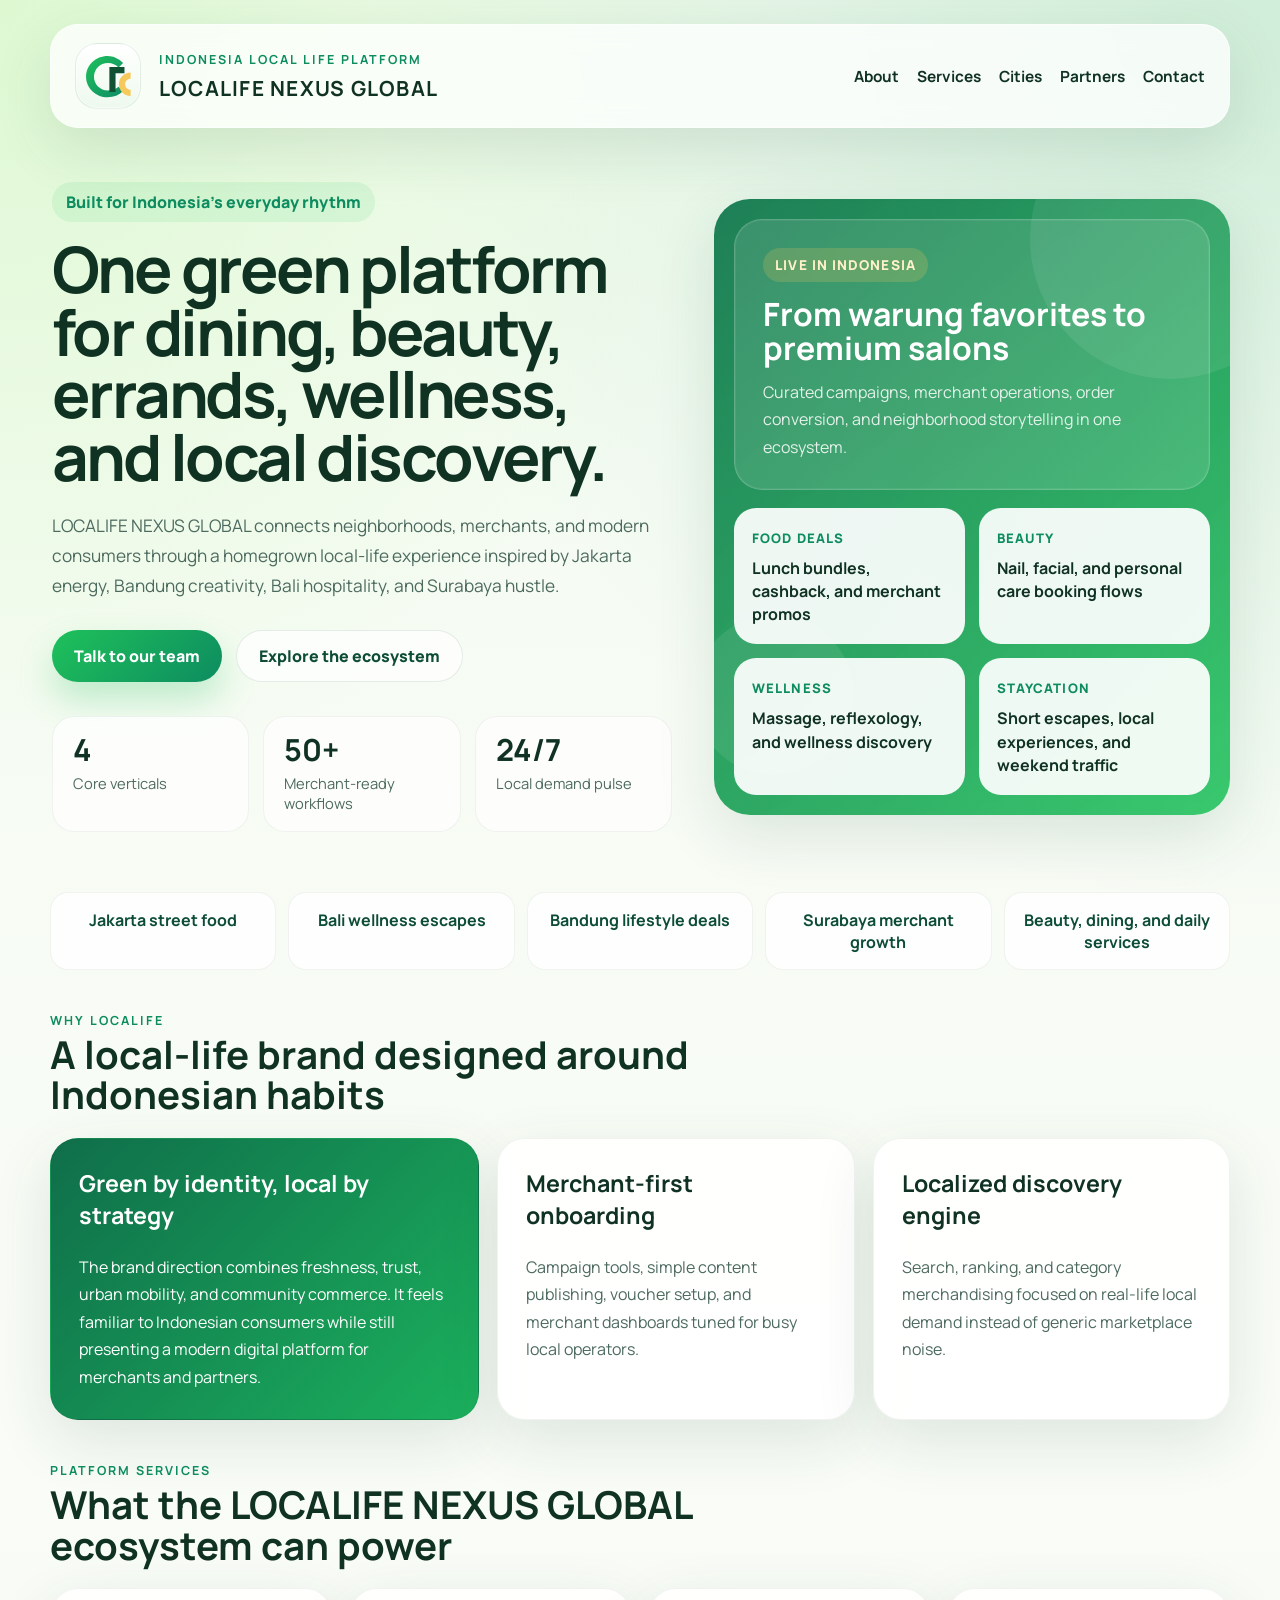
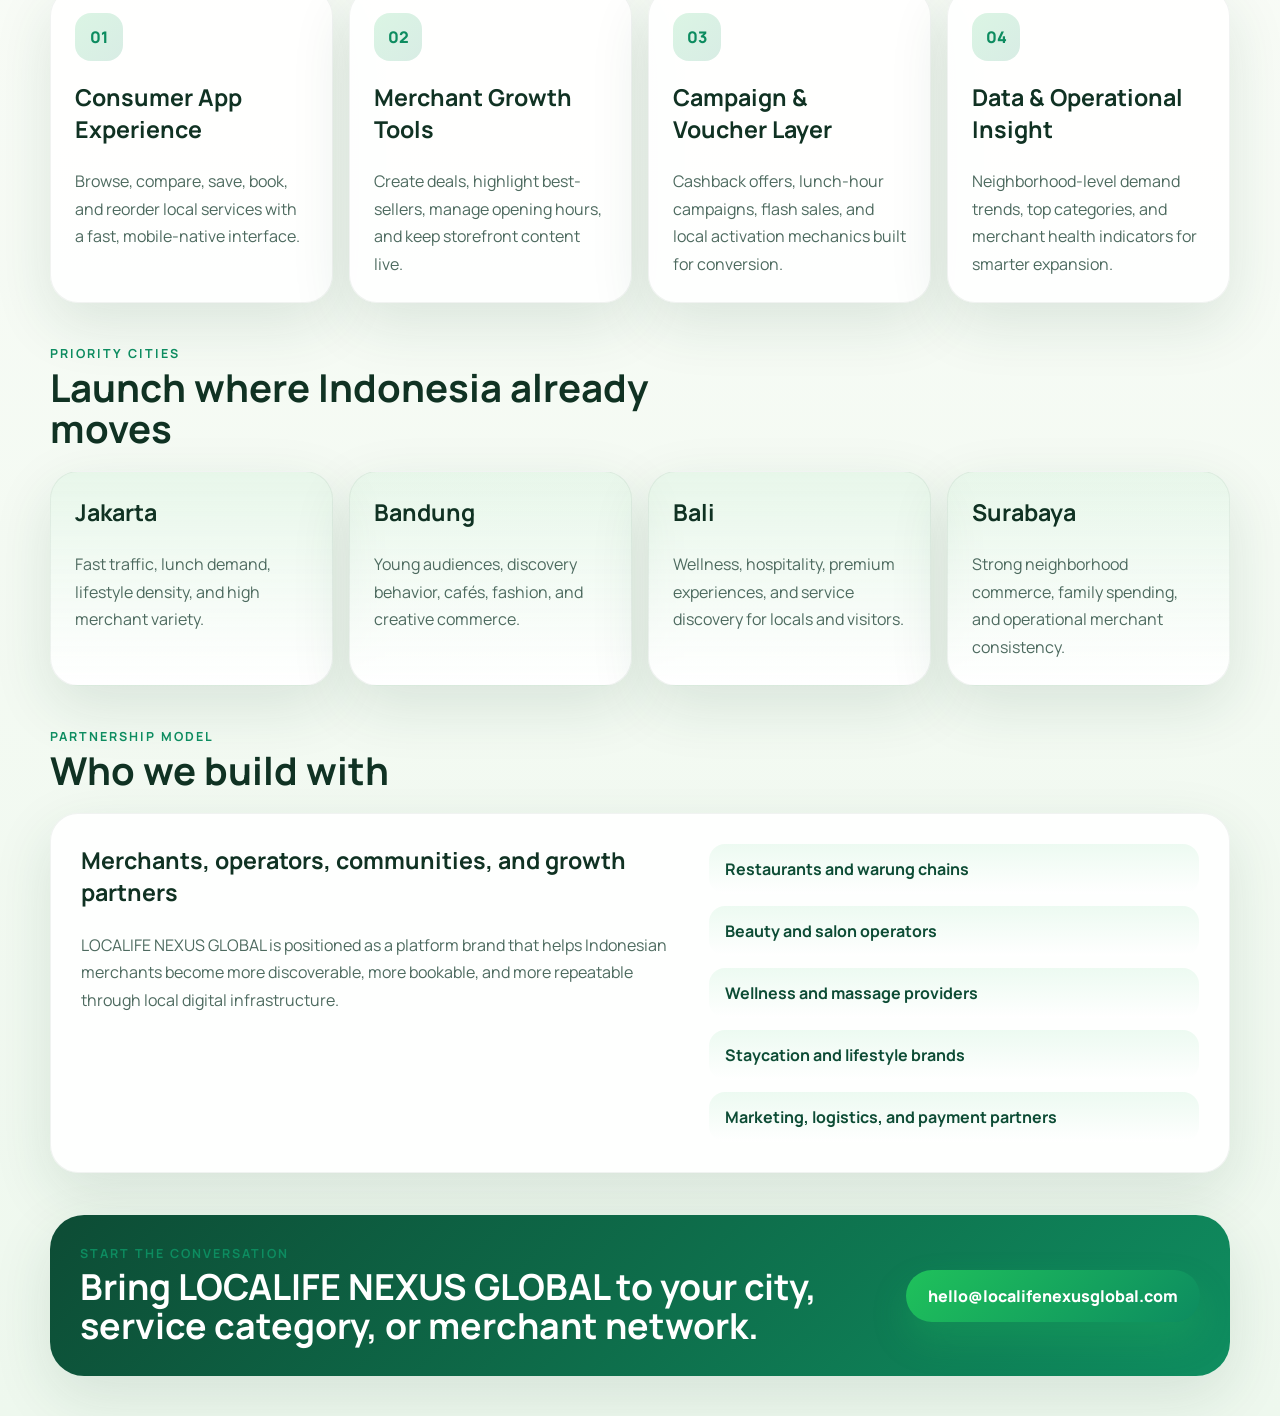
==== index.html @ 9f4efa28 "Add files via upload" ====
<!DOCTYPE html>
<html lang="en">
  <head>
    <meta charset="UTF-8" />
    <meta name="viewport" content="width=device-width, initial-scale=1.0" />
    <title>LOCALIFE NEXUS GLOBAL</title>
    <link rel="preconnect" href="https://fonts.googleapis.com" />
    <link rel="preconnect" href="https://fonts.gstatic.com" crossorigin />
    <link
      href="https://fonts.googleapis.com/css2?family=Manrope:wght@400;500;700;800&display=swap"
      rel="stylesheet"
    />
    <link rel="stylesheet" href="./styles.css" />
  </head>
  <body>
    <div class="page-shell">
      <header class="topbar">
        <div class="brand-lockup">
          <div class="brand-mark" aria-hidden="true">
            <svg viewBox="0 0 140 140" role="img">
              <defs>
                <linearGradient id="logoGradient" x1="0%" y1="0%" x2="100%" y2="100%">
                  <stop offset="0%" stop-color="#1fc15b" />
                  <stop offset="100%" stop-color="#0e8c67" />
                </linearGradient>
              </defs>
              <path
                d="M29 72c0-22 18-40 41-40 13 0 22 5 31 13l13-13c-12-12-28-20-45-20-35 0-63 27-63 60s28 60 63 60c18 0 33-6 45-18l-13-13c-8 7-18 11-31 11-23 0-41-18-41-40Z"
                fill="url(#logoGradient)"
              />
              <path
                d="M74 44h44v18H92v55H74V44Z"
                fill="#0f5132"
              />
              <path
                d="M102 94c0-19 15-34 34-34v18c-9 0-16 7-16 16s7 16 16 16v18c-19 0-34-15-34-34Z"
                fill="#f6c95c"
              />
            </svg>
          </div>
          <div>
            <p class="eyebrow">Indonesia Local Life Platform</p>
            <h1>LOCALIFE NEXUS GLOBAL</h1>
          </div>
        </div>
        <nav class="nav">
          <a href="#about">About</a>
          <a href="#services">Services</a>
          <a href="#cities">Cities</a>
          <a href="#partners">Partners</a>
          <a href="#contact">Contact</a>
        </nav>
      </header>

      <main>
        <section class="hero">
          <div class="hero-copy">
            <p class="hero-kicker">Built for Indonesia's everyday rhythm</p>
            <h2>
              One green platform for dining, beauty, errands, wellness, and local
              discovery.
            </h2>
            <p class="hero-text">
              LOCALIFE NEXUS GLOBAL connects neighborhoods, merchants, and modern
              consumers through a homegrown local-life experience inspired by
              Jakarta energy, Bandung creativity, Bali hospitality, and Surabaya
              hustle.
            </p>
            <div class="hero-actions">
              <a class="button primary" href="#contact">Talk to our team</a>
              <a class="button ghost" href="#services">Explore the ecosystem</a>
            </div>
            <ul class="hero-stats">
              <li>
                <strong>4</strong>
                <span>Core verticals</span>
              </li>
              <li>
                <strong>50+</strong>
                <span>Merchant-ready workflows</span>
              </li>
              <li>
                <strong>24/7</strong>
                <span>Local demand pulse</span>
              </li>
            </ul>
          </div>

          <div class="hero-visual">
            <div class="visual-card spotlight">
              <span class="card-label">Live in Indonesia</span>
              <h3>From warung favorites to premium salons</h3>
              <p>
                Curated campaigns, merchant operations, order conversion, and
                neighborhood storytelling in one ecosystem.
              </p>
            </div>

            <div class="visual-grid">
              <article class="mini-card">
                <span>Food Deals</span>
                <strong>Lunch bundles, cashback, and merchant promos</strong>
              </article>
              <article class="mini-card">
                <span>Beauty</span>
                <strong>Nail, facial, and personal care booking flows</strong>
              </article>
              <article class="mini-card">
                <span>Wellness</span>
                <strong>Massage, reflexology, and wellness discovery</strong>
              </article>
              <article class="mini-card">
                <span>Staycation</span>
                <strong>Short escapes, local experiences, and weekend traffic</strong>
              </article>
            </div>
          </div>
        </section>

        <section class="marquee-band" aria-label="Local categories">
          <div>Jakarta street food</div>
          <div>Bali wellness escapes</div>
          <div>Bandung lifestyle deals</div>
          <div>Surabaya merchant growth</div>
          <div>Beauty, dining, and daily services</div>
        </section>

        <section class="section" id="about">
          <div class="section-heading">
            <p class="eyebrow">Why Localife</p>
            <h2>A local-life brand designed around Indonesian habits</h2>
          </div>
          <div class="feature-layout">
            <article class="feature-card large">
              <h3>Green by identity, local by strategy</h3>
              <p>
                The brand direction combines freshness, trust, urban mobility, and
                community commerce. It feels familiar to Indonesian consumers while
                still presenting a modern digital platform for merchants and
                partners.
              </p>
            </article>
            <article class="feature-card">
              <h3>Merchant-first onboarding</h3>
              <p>
                Campaign tools, simple content publishing, voucher setup, and
                merchant dashboards tuned for busy local operators.
              </p>
            </article>
            <article class="feature-card">
              <h3>Localized discovery engine</h3>
              <p>
                Search, ranking, and category merchandising focused on real-life
                local demand instead of generic marketplace noise.
              </p>
            </article>
          </div>
        </section>

        <section class="section" id="services">
          <div class="section-heading">
            <p class="eyebrow">Platform Services</p>
            <h2>What the LOCALIFE NEXUS GLOBAL ecosystem can power</h2>
          </div>
          <div class="services-grid">
            <article class="service-card">
              <div class="service-icon">01</div>
              <h3>Consumer App Experience</h3>
              <p>
                Browse, compare, save, book, and reorder local services with a
                fast, mobile-native interface.
              </p>
            </article>
            <article class="service-card">
              <div class="service-icon">02</div>
              <h3>Merchant Growth Tools</h3>
              <p>
                Create deals, highlight best-sellers, manage opening hours, and
                keep storefront content live.
              </p>
            </article>
            <article class="service-card">
              <div class="service-icon">03</div>
              <h3>Campaign & Voucher Layer</h3>
              <p>
                Cashback offers, lunch-hour campaigns, flash sales, and local
                activation mechanics built for conversion.
              </p>
            </article>
            <article class="service-card">
              <div class="service-icon">04</div>
              <h3>Data & Operational Insight</h3>
              <p>
                Neighborhood-level demand trends, top categories, and merchant
                health indicators for smarter expansion.
              </p>
            </article>
          </div>
        </section>

        <section class="section city-section" id="cities">
          <div class="section-heading">
            <p class="eyebrow">Priority Cities</p>
            <h2>Launch where Indonesia already moves</h2>
          </div>
          <div class="city-grid">
            <article class="city-card">
              <h3>Jakarta</h3>
              <p>Fast traffic, lunch demand, lifestyle density, and high merchant variety.</p>
            </article>
            <article class="city-card">
              <h3>Bandung</h3>
              <p>Young audiences, discovery behavior, cafés, fashion, and creative commerce.</p>
            </article>
            <article class="city-card">
              <h3>Bali</h3>
              <p>Wellness, hospitality, premium experiences, and service discovery for locals and visitors.</p>
            </article>
            <article class="city-card">
              <h3>Surabaya</h3>
              <p>Strong neighborhood commerce, family spending, and operational merchant consistency.</p>
            </article>
          </div>
        </section>

        <section class="section partner-section" id="partners">
          <div class="section-heading">
            <p class="eyebrow">Partnership Model</p>
            <h2>Who we build with</h2>
          </div>
          <div class="partner-panel">
            <div>
              <h3>Merchants, operators, communities, and growth partners</h3>
              <p>
                LOCALIFE NEXUS GLOBAL is positioned as a platform brand that helps
                Indonesian merchants become more discoverable, more bookable, and
                more repeatable through local digital infrastructure.
              </p>
            </div>
            <ul class="partner-list">
              <li>Restaurants and warung chains</li>
              <li>Beauty and salon operators</li>
              <li>Wellness and massage providers</li>
              <li>Staycation and lifestyle brands</li>
              <li>Marketing, logistics, and payment partners</li>
            </ul>
          </div>
        </section>

        <section class="cta-section" id="contact">
          <div class="cta-box">
            <div>
              <p class="eyebrow">Start the conversation</p>
              <h2>Bring LOCALIFE NEXUS GLOBAL to your city, service category, or merchant network.</h2>
            </div>
            <a class="button primary" href="mailto:hello@localifenexusglobal.com">
              hello@localifenexusglobal.com
            </a>
          </div>
        </section>
      </main>
    </div>
  </body>
</html>
---- styles.css ----
:root {
  --bg: #f5fbf4;
  --bg-soft: #ecf7e8;
  --surface: rgba(255, 255, 255, 0.9);
  --surface-strong: #ffffff;
  --text: #103223;
  --muted: #4d6a5f;
  --green: #1fc15b;
  --green-deep: #0d8c60;
  --green-dark: #0d4c35;
  --lime: #b9f17c;
  --gold: #f2c76a;
  --border: rgba(21, 87, 58, 0.09);
  --shadow: 0 20px 60px rgba(22, 78, 53, 0.12);
}

* {
  box-sizing: border-box;
}

html {
  scroll-behavior: smooth;
}

body {
  margin: 0;
  font-family: "Manrope", sans-serif;
  background:
    radial-gradient(circle at top left, rgba(154, 242, 118, 0.26), transparent 24%),
    radial-gradient(circle at top right, rgba(42, 175, 105, 0.18), transparent 28%),
    linear-gradient(180deg, #f4fbf1 0%, #f9fcf7 48%, #eef8ee 100%);
  color: var(--text);
}

.page-shell {
  width: min(1180px, calc(100% - 40px));
  margin: 24px auto 40px;
}

.topbar {
  display: flex;
  justify-content: space-between;
  align-items: center;
  gap: 24px;
  padding: 18px 24px;
  background: rgba(255, 255, 255, 0.76);
  backdrop-filter: blur(12px);
  border: 1px solid rgba(255, 255, 255, 0.65);
  border-radius: 28px;
  box-shadow: var(--shadow);
  position: sticky;
  top: 16px;
  z-index: 20;
}

.brand-lockup {
  display: flex;
  align-items: center;
  gap: 18px;
}

.brand-lockup h1 {
  margin: 0;
  font-size: clamp(1rem, 2vw, 1.3rem);
  letter-spacing: 0.06em;
}

.brand-mark {
  width: 66px;
  height: 66px;
  border-radius: 22px;
  background: linear-gradient(180deg, #ffffff 0%, #eef9ee 100%);
  display: grid;
  place-items: center;
  border: 1px solid var(--border);
  box-shadow: inset 0 0 0 1px rgba(255, 255, 255, 0.4);
}

.brand-mark svg {
  width: 48px;
  height: 48px;
}

.eyebrow {
  margin: 0 0 6px;
  font-size: 0.78rem;
  font-weight: 700;
  text-transform: uppercase;
  letter-spacing: 0.16em;
  color: var(--green-deep);
}

.nav {
  display: flex;
  flex-wrap: wrap;
  gap: 18px;
}

.nav a {
  text-decoration: none;
  color: var(--text);
  font-weight: 700;
  font-size: 0.96rem;
}

.hero {
  display: grid;
  grid-template-columns: 1.1fr 0.9fr;
  gap: 34px;
  margin-top: 28px;
  align-items: center;
}

.hero-copy {
  padding: 26px 8px 26px 2px;
}

.hero-kicker {
  display: inline-flex;
  align-items: center;
  gap: 8px;
  margin: 0 0 16px;
  padding: 9px 14px;
  background: rgba(31, 193, 91, 0.1);
  color: var(--green-deep);
  border-radius: 999px;
  font-weight: 800;
}

.hero h2 {
  margin: 0;
  font-size: clamp(2.3rem, 5vw, 4.9rem);
  line-height: 0.98;
  letter-spacing: -0.04em;
}

.hero-text {
  margin: 22px 0 0;
  max-width: 640px;
  font-size: 1.08rem;
  line-height: 1.75;
  color: var(--muted);
}

.hero-actions {
  display: flex;
  flex-wrap: wrap;
  gap: 14px;
  margin-top: 28px;
}

.button {
  display: inline-flex;
  align-items: center;
  justify-content: center;
  min-height: 52px;
  padding: 0 22px;
  border-radius: 999px;
  text-decoration: none;
  font-weight: 800;
  transition: transform 180ms ease, box-shadow 180ms ease, background 180ms ease;
}

.button:hover {
  transform: translateY(-1px);
}

.button.primary {
  background: linear-gradient(135deg, var(--green) 0%, var(--green-deep) 100%);
  color: white;
  box-shadow: 0 18px 34px rgba(31, 193, 91, 0.25);
}

.button.ghost {
  background: rgba(255, 255, 255, 0.72);
  color: var(--green-dark);
  border: 1px solid rgba(15, 76, 53, 0.1);
}

.hero-stats {
  list-style: none;
  padding: 0;
  margin: 34px 0 0;
  display: grid;
  grid-template-columns: repeat(3, minmax(0, 1fr));
  gap: 14px;
}

.hero-stats li {
  padding: 18px 20px;
  background: rgba(255, 255, 255, 0.72);
  border: 1px solid rgba(16, 50, 35, 0.06);
  border-radius: 22px;
}

.hero-stats strong {
  display: block;
  font-size: 1.9rem;
  line-height: 1;
}

.hero-stats span {
  display: block;
  margin-top: 8px;
  color: var(--muted);
  font-size: 0.92rem;
}

.hero-visual {
  position: relative;
  min-height: 580px;
  padding: 20px;
  border-radius: 36px;
  background:
    linear-gradient(135deg, rgba(12, 116, 73, 0.92), rgba(31, 193, 91, 0.88)),
    linear-gradient(180deg, rgba(255, 255, 255, 0.1), rgba(255, 255, 255, 0));
  overflow: hidden;
  box-shadow: var(--shadow);
}

.hero-visual::before,
.hero-visual::after {
  content: "";
  position: absolute;
  border-radius: 50%;
  background: rgba(255, 255, 255, 0.08);
}

.hero-visual::before {
  width: 280px;
  height: 280px;
  top: -100px;
  right: -80px;
}

.hero-visual::after {
  width: 160px;
  height: 160px;
  bottom: 40px;
  left: -20px;
}

.visual-card {
  position: relative;
  z-index: 1;
  background: rgba(255, 255, 255, 0.12);
  border: 1px solid rgba(255, 255, 255, 0.18);
  color: white;
  border-radius: 28px;
  box-shadow: inset 0 0 0 1px rgba(255, 255, 255, 0.06);
}

.spotlight {
  padding: 28px;
}

.card-label {
  display: inline-block;
  margin-bottom: 16px;
  padding: 8px 12px;
  background: rgba(246, 201, 92, 0.2);
  border-radius: 999px;
  color: #fff2cb;
  font-weight: 800;
  font-size: 0.85rem;
  letter-spacing: 0.08em;
  text-transform: uppercase;
}

.spotlight h3 {
  margin: 0;
  font-size: 2rem;
  line-height: 1.05;
}

.spotlight p {
  margin: 14px 0 0;
  max-width: 420px;
  color: rgba(255, 255, 255, 0.85);
  line-height: 1.7;
}

.visual-grid {
  position: relative;
  z-index: 1;
  display: grid;
  grid-template-columns: repeat(2, minmax(0, 1fr));
  gap: 14px;
  margin-top: 18px;
}

.mini-card {
  padding: 18px;
  border-radius: 22px;
  background: rgba(255, 255, 255, 0.92);
  color: var(--text);
}

.mini-card span {
  display: inline-block;
  margin-bottom: 10px;
  color: var(--green-deep);
  font-weight: 800;
  font-size: 0.82rem;
  text-transform: uppercase;
  letter-spacing: 0.08em;
}

.mini-card strong {
  display: block;
  font-size: 1rem;
  line-height: 1.45;
}

.marquee-band {
  display: grid;
  grid-template-columns: repeat(5, minmax(0, 1fr));
  gap: 12px;
  margin: 34px 0;
}

.marquee-band div {
  padding: 16px 18px;
  background: rgba(255, 255, 255, 0.78);
  border-radius: 18px;
  border: 1px solid rgba(16, 50, 35, 0.06);
  text-align: center;
  font-weight: 700;
  color: var(--green-dark);
}

.section {
  margin-top: 42px;
}

.section-heading {
  max-width: 700px;
  margin-bottom: 22px;
}

.section-heading h2 {
  margin: 0;
  font-size: clamp(1.9rem, 3vw, 3.2rem);
  line-height: 1.05;
}

.feature-layout {
  display: grid;
  grid-template-columns: 1.2fr 1fr 1fr;
  gap: 18px;
}

.feature-card,
.service-card,
.city-card,
.partner-panel {
  background: var(--surface);
  border: 1px solid rgba(16, 50, 35, 0.06);
  border-radius: 28px;
  box-shadow: var(--shadow);
}

.feature-card {
  padding: 28px;
}

.feature-card.large {
  background: linear-gradient(135deg, #0f6e4a 0%, #1bb05d 100%);
  color: white;
}

.feature-card h3,
.service-card h3,
.city-card h3,
.partner-panel h3 {
  margin-top: 0;
  font-size: 1.45rem;
}

.feature-card p,
.service-card p,
.city-card p,
.partner-panel p {
  margin-bottom: 0;
  color: inherit;
  line-height: 1.72;
}

.feature-card:not(.large) p,
.service-card p,
.city-card p,
.partner-panel p {
  color: var(--muted);
}

.services-grid,
.city-grid {
  display: grid;
  grid-template-columns: repeat(4, minmax(0, 1fr));
  gap: 16px;
}

.service-card,
.city-card {
  padding: 24px;
}

.service-icon {
  width: 48px;
  height: 48px;
  display: grid;
  place-items: center;
  border-radius: 16px;
  margin-bottom: 20px;
  background: linear-gradient(135deg, rgba(31, 193, 91, 0.16), rgba(13, 140, 96, 0.16));
  color: var(--green-deep);
  font-weight: 800;
}

.city-card {
  background:
    linear-gradient(180deg, rgba(31, 193, 91, 0.06), rgba(255, 255, 255, 0.98));
}

.partner-panel {
  padding: 30px;
  display: grid;
  grid-template-columns: 1.1fr 0.9fr;
  gap: 28px;
  align-items: start;
}

.partner-list {
  list-style: none;
  padding: 0;
  margin: 0;
  display: grid;
  gap: 12px;
}

.partner-list li {
  padding: 14px 16px;
  background: linear-gradient(180deg, rgba(31, 193, 91, 0.08), rgba(255, 255, 255, 0.72));
  border-radius: 16px;
  font-weight: 700;
  color: var(--green-dark);
}

.cta-section {
  margin: 42px 0 24px;
}

.cta-box {
  display: flex;
  justify-content: space-between;
  align-items: center;
  gap: 24px;
  padding: 30px;
  background: linear-gradient(135deg, #0d4c35 0%, #0f8e60 100%);
  color: white;
  border-radius: 34px;
  box-shadow: var(--shadow);
}

.cta-box h2 {
  margin: 0;
  max-width: 760px;
  font-size: clamp(1.6rem, 2.8vw, 2.8rem);
  line-height: 1.08;
}

@media (max-width: 1100px) {
  .hero,
  .feature-layout,
  .partner-panel,
  .services-grid,
  .city-grid {
    grid-template-columns: 1fr;
  }

  .marquee-band {
    grid-template-columns: 1fr 1fr;
  }

  .hero-visual {
    min-height: auto;
  }
}

@media (max-width: 760px) {
  .page-shell {
    width: min(100% - 24px, 1180px);
    margin-top: 14px;
  }

  .topbar,
  .cta-box {
    padding: 18px;
  }

  .topbar,
  .brand-lockup,
  .cta-box {
    flex-direction: column;
    align-items: flex-start;
  }

  .nav {
    gap: 12px;
  }

  .hero h2 {
    font-size: 2.5rem;
  }

  .hero-stats,
  .visual-grid,
  .marquee-band {
    grid-template-columns: 1fr;
  }
}
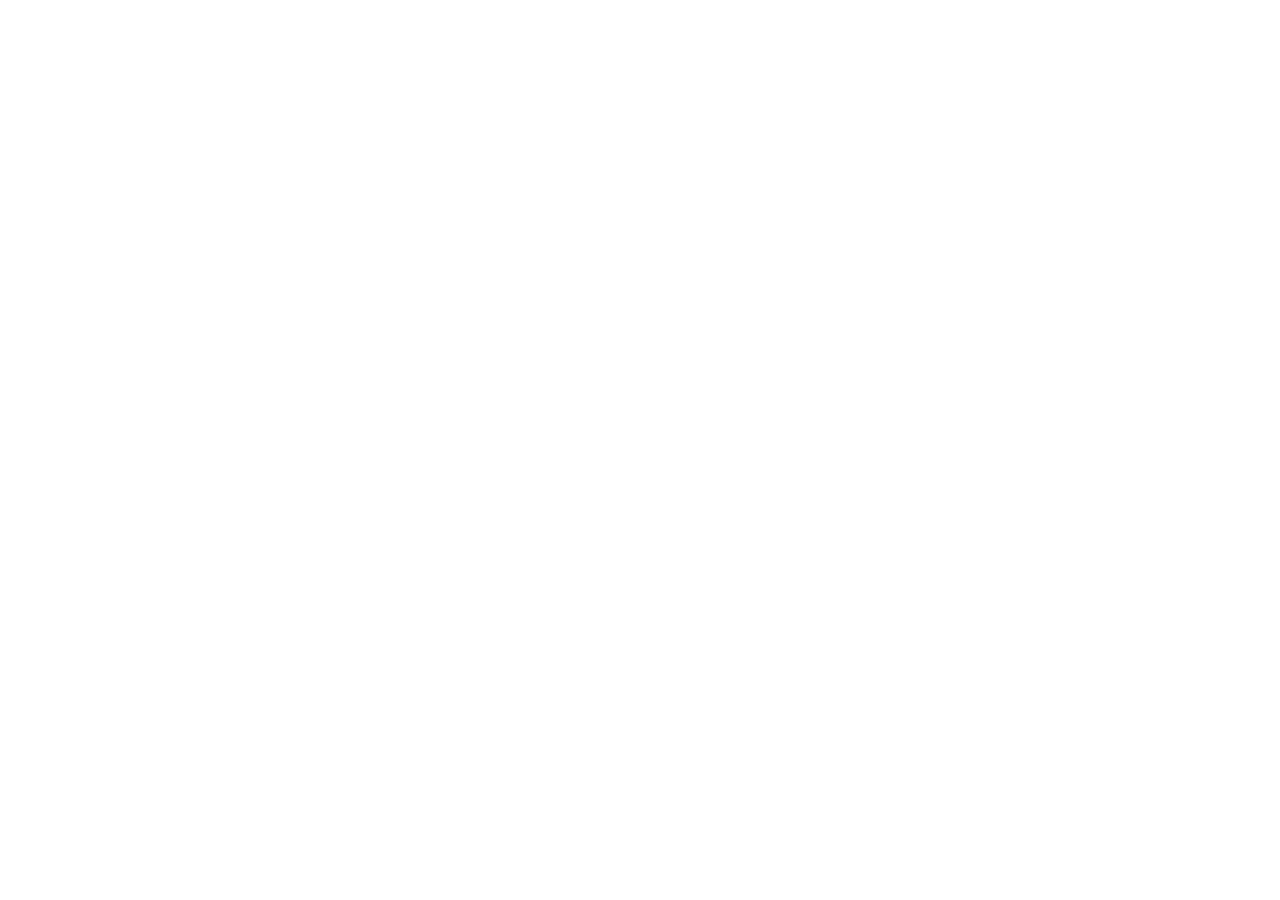
==== commit eef03d5d: "Deploy updated Localife public site" ====
--- a/index.html
+++ b/index.html
@@ -1,264 +1,15 @@
-<!DOCTYPE html>
-<html lang="en">
+<!doctype html>
+<html lang="en">
   <head>
     <meta charset="UTF-8" />
     <meta name="viewport" content="width=device-width, initial-scale=1.0" />
-    <title>LOCALIFE NEXUS GLOBAL</title>
-    <link rel="preconnect" href="https://fonts.googleapis.com" />
-    <link rel="preconnect" href="https://fonts.gstatic.com" crossorigin />
-    <link
-      href="https://fonts.googleapis.com/css2?family=Manrope:wght@400;500;700;800&display=swap"
-      rel="stylesheet"
-    />
-    <link rel="stylesheet" href="./styles.css" />
+    <title>Localife Public</title>
+    <script src="/localife-asia-site/spa-redirect.js"></script>
+    <script type="module" crossorigin src="/localife-asia-site/assets/index-CTEm_gT8.js"></script>
+    <link rel="stylesheet" crossorigin href="/localife-asia-site/assets/index-C5_PwCQ2.css">
   </head>
-  <body>
-    <div class="page-shell">
-      <header class="topbar">
-        <div class="brand-lockup">
-          <div class="brand-mark" aria-hidden="true">
-            <svg viewBox="0 0 140 140" role="img">
-              <defs>
-                <linearGradient id="logoGradient" x1="0%" y1="0%" x2="100%" y2="100%">
-                  <stop offset="0%" stop-color="#1fc15b" />
-                  <stop offset="100%" stop-color="#0e8c67" />
-                </linearGradient>
-              </defs>
-              <path
-                d="M29 72c0-22 18-40 41-40 13 0 22 5 31 13l13-13c-12-12-28-20-45-20-35 0-63 27-63 60s28 60 63 60c18 0 33-6 45-18l-13-13c-8 7-18 11-31 11-23 0-41-18-41-40Z"
-                fill="url(#logoGradient)"
-              />
-              <path
-                d="M74 44h44v18H92v55H74V44Z"
-                fill="#0f5132"
-              />
-              <path
-                d="M102 94c0-19 15-34 34-34v18c-9 0-16 7-16 16s7 16 16 16v18c-19 0-34-15-34-34Z"
-                fill="#f6c95c"
-              />
-            </svg>
-          </div>
-          <div>
-            <p class="eyebrow">Indonesia Local Life Platform</p>
-            <h1>LOCALIFE NEXUS GLOBAL</h1>
-          </div>
-        </div>
-        <nav class="nav">
-          <a href="#about">About</a>
-          <a href="#services">Services</a>
-          <a href="#cities">Cities</a>
-          <a href="#partners">Partners</a>
-          <a href="#contact">Contact</a>
-        </nav>
-      </header>
-
-      <main>
-        <section class="hero">
-          <div class="hero-copy">
-            <p class="hero-kicker">Built for Indonesia's everyday rhythm</p>
-            <h2>
-              One green platform for dining, beauty, errands, wellness, and local
-              discovery.
-            </h2>
-            <p class="hero-text">
-              LOCALIFE NEXUS GLOBAL connects neighborhoods, merchants, and modern
-              consumers through a homegrown local-life experience inspired by
-              Jakarta energy, Bandung creativity, Bali hospitality, and Surabaya
-              hustle.
-            </p>
-            <div class="hero-actions">
-              <a class="button primary" href="#contact">Talk to our team</a>
-              <a class="button ghost" href="#services">Explore the ecosystem</a>
-            </div>
-            <ul class="hero-stats">
-              <li>
-                <strong>4</strong>
-                <span>Core verticals</span>
-              </li>
-              <li>
-                <strong>50+</strong>
-                <span>Merchant-ready workflows</span>
-              </li>
-              <li>
-                <strong>24/7</strong>
-                <span>Local demand pulse</span>
-              </li>
-            </ul>
-          </div>
-
-          <div class="hero-visual">
-            <div class="visual-card spotlight">
-              <span class="card-label">Live in Indonesia</span>
-              <h3>From warung favorites to premium salons</h3>
-              <p>
-                Curated campaigns, merchant operations, order conversion, and
-                neighborhood storytelling in one ecosystem.
-              </p>
-            </div>
-
-            <div class="visual-grid">
-              <article class="mini-card">
-                <span>Food Deals</span>
-                <strong>Lunch bundles, cashback, and merchant promos</strong>
-              </article>
-              <article class="mini-card">
-                <span>Beauty</span>
-                <strong>Nail, facial, and personal care booking flows</strong>
-              </article>
-              <article class="mini-card">
-                <span>Wellness</span>
-                <strong>Massage, reflexology, and wellness discovery</strong>
-              </article>
-              <article class="mini-card">
-                <span>Staycation</span>
-                <strong>Short escapes, local experiences, and weekend traffic</strong>
-              </article>
-            </div>
-          </div>
-        </section>
-
-        <section class="marquee-band" aria-label="Local categories">
-          <div>Jakarta street food</div>
-          <div>Bali wellness escapes</div>
-          <div>Bandung lifestyle deals</div>
-          <div>Surabaya merchant growth</div>
-          <div>Beauty, dining, and daily services</div>
-        </section>
-
-        <section class="section" id="about">
-          <div class="section-heading">
-            <p class="eyebrow">Why Localife</p>
-            <h2>A local-life brand designed around Indonesian habits</h2>
-          </div>
-          <div class="feature-layout">
-            <article class="feature-card large">
-              <h3>Green by identity, local by strategy</h3>
-              <p>
-                The brand direction combines freshness, trust, urban mobility, and
-                community commerce. It feels familiar to Indonesian consumers while
-                still presenting a modern digital platform for merchants and
-                partners.
-              </p>
-            </article>
-            <article class="feature-card">
-              <h3>Merchant-first onboarding</h3>
-              <p>
-                Campaign tools, simple content publishing, voucher setup, and
-                merchant dashboards tuned for busy local operators.
-              </p>
-            </article>
-            <article class="feature-card">
-              <h3>Localized discovery engine</h3>
-              <p>
-                Search, ranking, and category merchandising focused on real-life
-                local demand instead of generic marketplace noise.
-              </p>
-            </article>
-          </div>
-        </section>
-
-        <section class="section" id="services">
-          <div class="section-heading">
-            <p class="eyebrow">Platform Services</p>
-            <h2>What the LOCALIFE NEXUS GLOBAL ecosystem can power</h2>
-          </div>
-          <div class="services-grid">
-            <article class="service-card">
-              <div class="service-icon">01</div>
-              <h3>Consumer App Experience</h3>
-              <p>
-                Browse, compare, save, book, and reorder local services with a
-                fast, mobile-native interface.
-              </p>
-            </article>
-            <article class="service-card">
-              <div class="service-icon">02</div>
-              <h3>Merchant Growth Tools</h3>
-              <p>
-                Create deals, highlight best-sellers, manage opening hours, and
-                keep storefront content live.
-              </p>
-            </article>
-            <article class="service-card">
-              <div class="service-icon">03</div>
-              <h3>Campaign & Voucher Layer</h3>
-              <p>
-                Cashback offers, lunch-hour campaigns, flash sales, and local
-                activation mechanics built for conversion.
-              </p>
-            </article>
-            <article class="service-card">
-              <div class="service-icon">04</div>
-              <h3>Data & Operational Insight</h3>
-              <p>
-                Neighborhood-level demand trends, top categories, and merchant
-                health indicators for smarter expansion.
-              </p>
-            </article>
-          </div>
-        </section>
-
-        <section class="section city-section" id="cities">
-          <div class="section-heading">
-            <p class="eyebrow">Priority Cities</p>
-            <h2>Launch where Indonesia already moves</h2>
-          </div>
-          <div class="city-grid">
-            <article class="city-card">
-              <h3>Jakarta</h3>
-              <p>Fast traffic, lunch demand, lifestyle density, and high merchant variety.</p>
-            </article>
-            <article class="city-card">
-              <h3>Bandung</h3>
-              <p>Young audiences, discovery behavior, cafés, fashion, and creative commerce.</p>
-            </article>
-            <article class="city-card">
-              <h3>Bali</h3>
-              <p>Wellness, hospitality, premium experiences, and service discovery for locals and visitors.</p>
-            </article>
-            <article class="city-card">
-              <h3>Surabaya</h3>
-              <p>Strong neighborhood commerce, family spending, and operational merchant consistency.</p>
-            </article>
-          </div>
-        </section>
-
-        <section class="section partner-section" id="partners">
-          <div class="section-heading">
-            <p class="eyebrow">Partnership Model</p>
-            <h2>Who we build with</h2>
-          </div>
-          <div class="partner-panel">
-            <div>
-              <h3>Merchants, operators, communities, and growth partners</h3>
-              <p>
-                LOCALIFE NEXUS GLOBAL is positioned as a platform brand that helps
-                Indonesian merchants become more discoverable, more bookable, and
-                more repeatable through local digital infrastructure.
-              </p>
-            </div>
-            <ul class="partner-list">
-              <li>Restaurants and warung chains</li>
-              <li>Beauty and salon operators</li>
-              <li>Wellness and massage providers</li>
-              <li>Staycation and lifestyle brands</li>
-              <li>Marketing, logistics, and payment partners</li>
-            </ul>
-          </div>
-        </section>
-
-        <section class="cta-section" id="contact">
-          <div class="cta-box">
-            <div>
-              <p class="eyebrow">Start the conversation</p>
-              <h2>Bring LOCALIFE NEXUS GLOBAL to your city, service category, or merchant network.</h2>
-            </div>
-            <a class="button primary" href="mailto:hello@localifenexusglobal.com">
-              hello@localifenexusglobal.com
-            </a>
-          </div>
-        </section>
-      </main>
-    </div>
-  </body>
-</html>
+  <body>
+    <div id="app"></div>+
+  </body>
+  </html>
